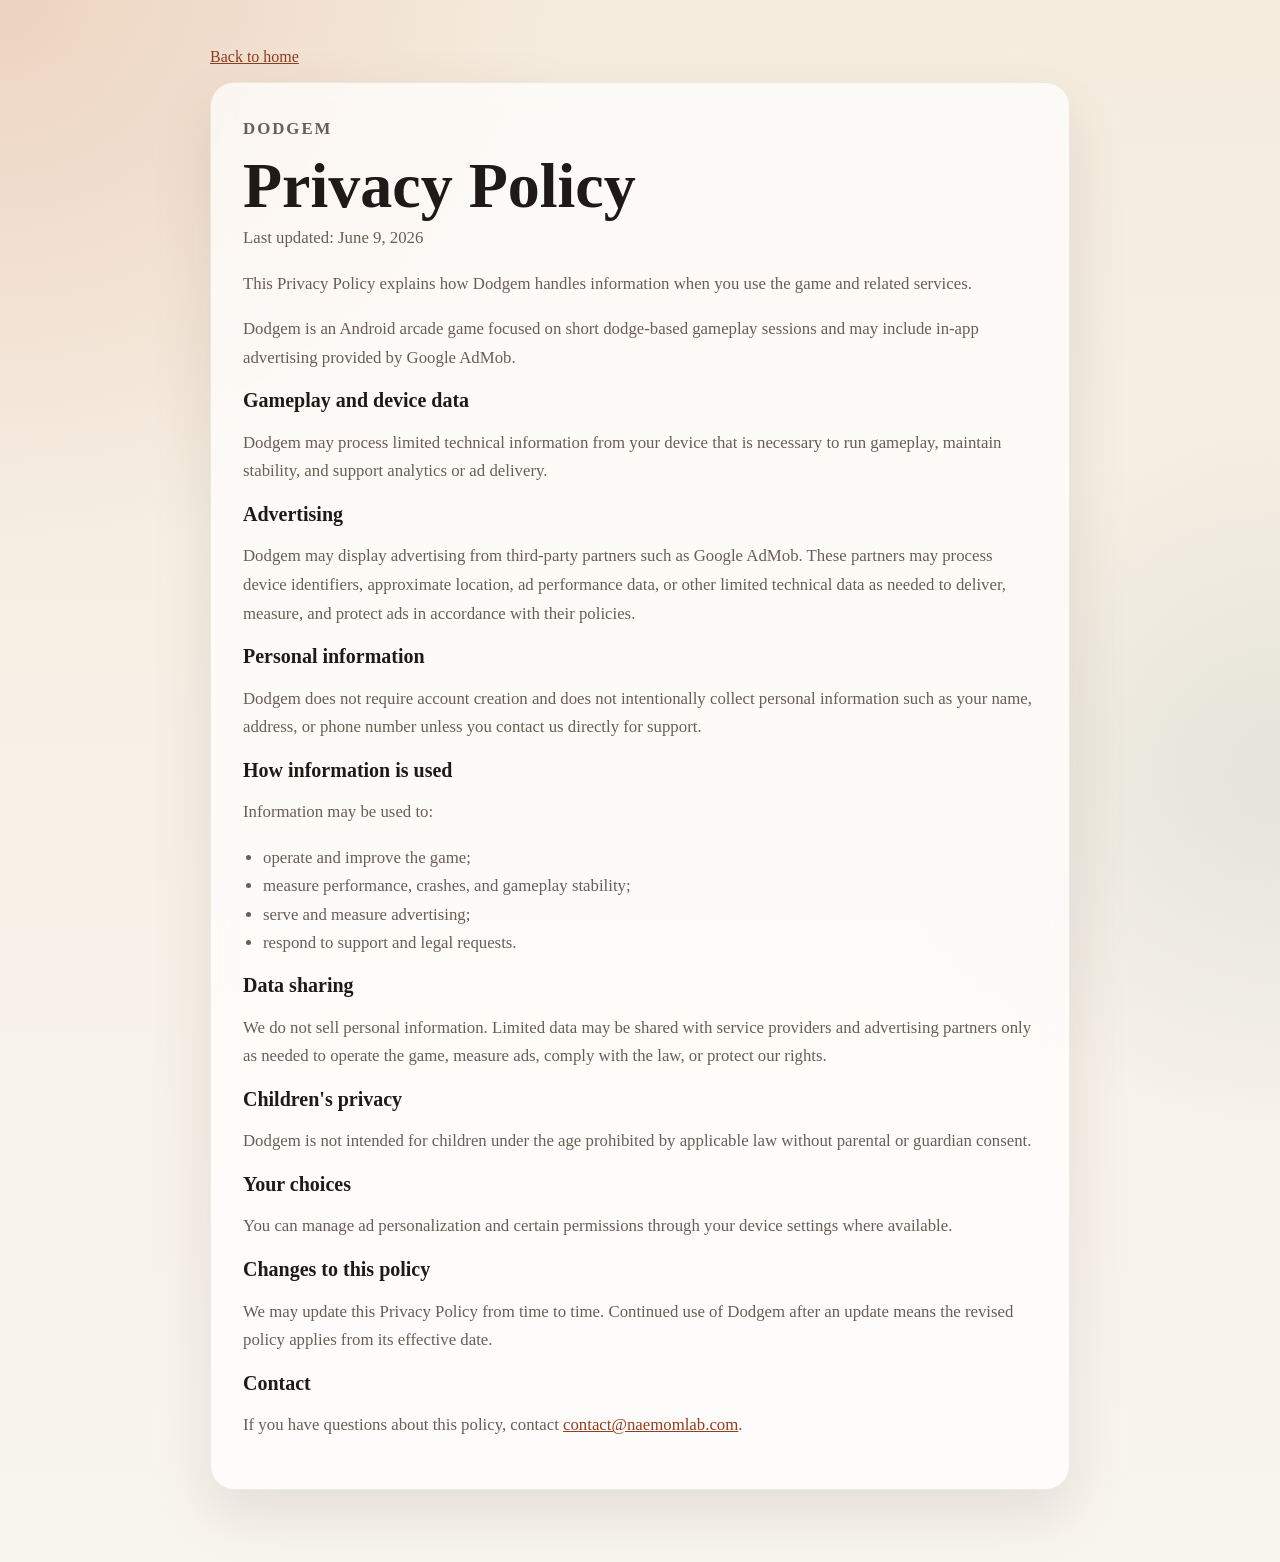
==== dodgem-privacy.html @ 07e92491 "Update site" ====
<!DOCTYPE html>
<html lang="en">
  <head>
    <meta charset="UTF-8" />
    <meta name="viewport" content="width=device-width, initial-scale=1.0" />
    <title>Dodgem Privacy Policy</title>
    <meta name="description" content="Privacy Policy for Dodgem." />
    <link rel="stylesheet" href="./styles.css" />
  </head>
  <body>
    <main class="shell document-shell">
      <a class="back-link" href="./index.html">Back to home</a>
      <article class="document">
        <p class="eyebrow">Dodgem</p>
        <h1>Privacy Policy</h1>
        <p class="meta">Last updated: June 9, 2026</p>

        <p>
          This Privacy Policy explains how Dodgem handles information when you use
          the game and related services.
        </p>

        <p>
          Dodgem is an Android arcade game focused on short dodge-based gameplay
          sessions and may include in-app advertising provided by Google AdMob.
        </p>

        <h2>Gameplay and device data</h2>
        <p>
          Dodgem may process limited technical information from your device that
          is necessary to run gameplay, maintain stability, and support analytics
          or ad delivery.
        </p>

        <h2>Advertising</h2>
        <p>
          Dodgem may display advertising from third-party partners such as Google
          AdMob. These partners may process device identifiers, approximate
          location, ad performance data, or other limited technical data as needed
          to deliver, measure, and protect ads in accordance with their policies.
        </p>

        <h2>Personal information</h2>
        <p>
          Dodgem does not require account creation and does not intentionally
          collect personal information such as your name, address, or phone number
          unless you contact us directly for support.
        </p>

        <h2>How information is used</h2>
        <p>Information may be used to:</p>
        <ul>
          <li>operate and improve the game;</li>
          <li>measure performance, crashes, and gameplay stability;</li>
          <li>serve and measure advertising;</li>
          <li>respond to support and legal requests.</li>
        </ul>

        <h2>Data sharing</h2>
        <p>
          We do not sell personal information. Limited data may be shared with
          service providers and advertising partners only as needed to operate the
          game, measure ads, comply with the law, or protect our rights.
        </p>

        <h2>Children's privacy</h2>
        <p>
          Dodgem is not intended for children under the age prohibited by
          applicable law without parental or guardian consent.
        </p>

        <h2>Your choices</h2>
        <p>
          You can manage ad personalization and certain permissions through your
          device settings where available.
        </p>

        <h2>Changes to this policy</h2>
        <p>
          We may update this Privacy Policy from time to time. Continued use of
          Dodgem after an update means the revised policy applies from its
          effective date.
        </p>

        <h2>Contact</h2>
        <p>
          If you have questions about this policy, contact
          <a href="mailto:contact@naemomlab.com">contact@naemomlab.com</a>.
        </p>
      </article>
    </main>
  </body>
</html>
---- styles.css ----
:root {
  --bg: #f6f1e8;
  --surface: rgba(255, 255, 255, 0.72);
  --surface-strong: #ffffff;
  --text: #1f1a17;
  --muted: #6a5d55;
  --accent: #c8643b;
  --accent-dark: #8d3f21;
  --border: rgba(31, 26, 23, 0.08);
  --shadow: 0 24px 60px rgba(86, 56, 38, 0.12);
}

* {
  box-sizing: border-box;
}

html {
  font-size: 16px;
}

body {
  margin: 0;
  min-height: 100vh;
  font-family: Georgia, "Times New Roman", serif;
  color: var(--text);
  background:
    radial-gradient(circle at top left, rgba(200, 100, 59, 0.18), transparent 28%),
    radial-gradient(circle at right center, rgba(96, 140, 128, 0.12), transparent 24%),
    linear-gradient(180deg, #f5ecde 0%, #f8f5ef 100%);
}

a {
  color: var(--accent-dark);
}

.shell {
  width: min(1040px, calc(100% - 32px));
  margin: 0 auto;
  padding: 48px 0 72px;
}

.hero,
.card,
.document {
  background: var(--surface);
  backdrop-filter: blur(10px);
  border: 1px solid var(--border);
  border-radius: 24px;
  box-shadow: var(--shadow);
}

.hero {
  padding: 40px;
}

.eyebrow {
  margin: 0 0 12px;
  color: var(--accent);
  font-size: 0.85rem;
  font-weight: 700;
  letter-spacing: 0.12em;
  text-transform: uppercase;
}

h1 {
  margin: 0;
  font-size: clamp(2.4rem, 5vw, 4.5rem);
  line-height: 0.95;
}

.lead,
.card p,
.document p,
.document li {
  font-size: 1.05rem;
  line-height: 1.7;
  color: var(--muted);
}

.lead {
  max-width: 40rem;
  margin: 20px 0 0;
}

.actions {
  display: flex;
  flex-wrap: wrap;
  gap: 12px;
  margin-top: 28px;
}

.actions a {
  display: inline-flex;
  align-items: center;
  justify-content: center;
  padding: 12px 18px;
  border-radius: 999px;
  text-decoration: none;
  border: 1px solid rgba(141, 63, 33, 0.16);
  background: var(--surface-strong);
}

.grid {
  display: grid;
  grid-template-columns: repeat(3, minmax(0, 1fr));
  gap: 18px;
  margin-top: 18px;
}

.card {
  padding: 24px;
}

.card h2,
.document h2 {
  margin-top: 0;
  margin-bottom: 12px;
  font-size: 1.25rem;
}

.notice {
  margin-top: 18px;
}

.document-shell {
  max-width: 860px;
}

.back-link {
  display: inline-block;
  margin-bottom: 16px;
}

.document {
  padding: 32px;
}

.meta {
  margin-top: 8px;
  color: var(--muted);
}

ul {
  padding-left: 20px;
}

code {
  font-family: "SFMono-Regular", Consolas, "Liberation Mono", monospace;
  font-size: 0.95em;
}

@media (max-width: 800px) {
  .grid {
    grid-template-columns: 1fr;
  }

  .hero,
  .document,
  .card {
    padding: 24px;
  }

  .shell {
    width: min(100% - 24px, 1040px);
    padding: 24px 0 48px;
  }
}

.apps-section {
  margin-top: 26px;
}

.section-heading {
  margin-bottom: 16px;
}

.section-heading h2 {
  margin: 0;
  font-size: clamp(1.8rem, 3vw, 2.6rem);
}

.section-heading p {
  max-width: 40rem;
  color: var(--muted);
  font-size: 1.02rem;
  line-height: 1.7;
}

.apps-grid {
  display: grid;
  grid-template-columns: repeat(3, minmax(0, 1fr));
  gap: 18px;
}

.app-card {
  padding: 24px;
  border-radius: 24px;
  border: 1px solid var(--border);
  background: rgba(255, 255, 255, 0.78);
  box-shadow: var(--shadow);
}

.app-card h3 {
  margin: 0;
  font-size: 1.3rem;
}

.app-card p {
  margin: 14px 0 0;
  color: var(--muted);
  line-height: 1.7;
}

.app-header {
  display: flex;
  flex-direction: column;
  gap: 10px;
}

.platforms {
  display: flex;
  flex-wrap: wrap;
  gap: 8px;
}

.platform {
  display: inline-flex;
  align-items: center;
  padding: 7px 11px;
  border-radius: 999px;
  background: rgba(200, 100, 59, 0.1);
  color: var(--accent-dark);
  font-size: 0.82rem;
  font-weight: 700;
  letter-spacing: 0.02em;
}

.app-links {
  display: flex;
  flex-wrap: wrap;
  gap: 10px;
  margin-top: 18px;
}

.app-links a {
  display: inline-flex;
  align-items: center;
  justify-content: center;
  padding: 11px 14px;
  border-radius: 999px;
  text-decoration: none;
  border: 1px solid rgba(141, 63, 33, 0.16);
  background: var(--surface-strong);
}

@media (max-width: 800px) {
  .apps-grid {
    grid-template-columns: 1fr;
  }
}
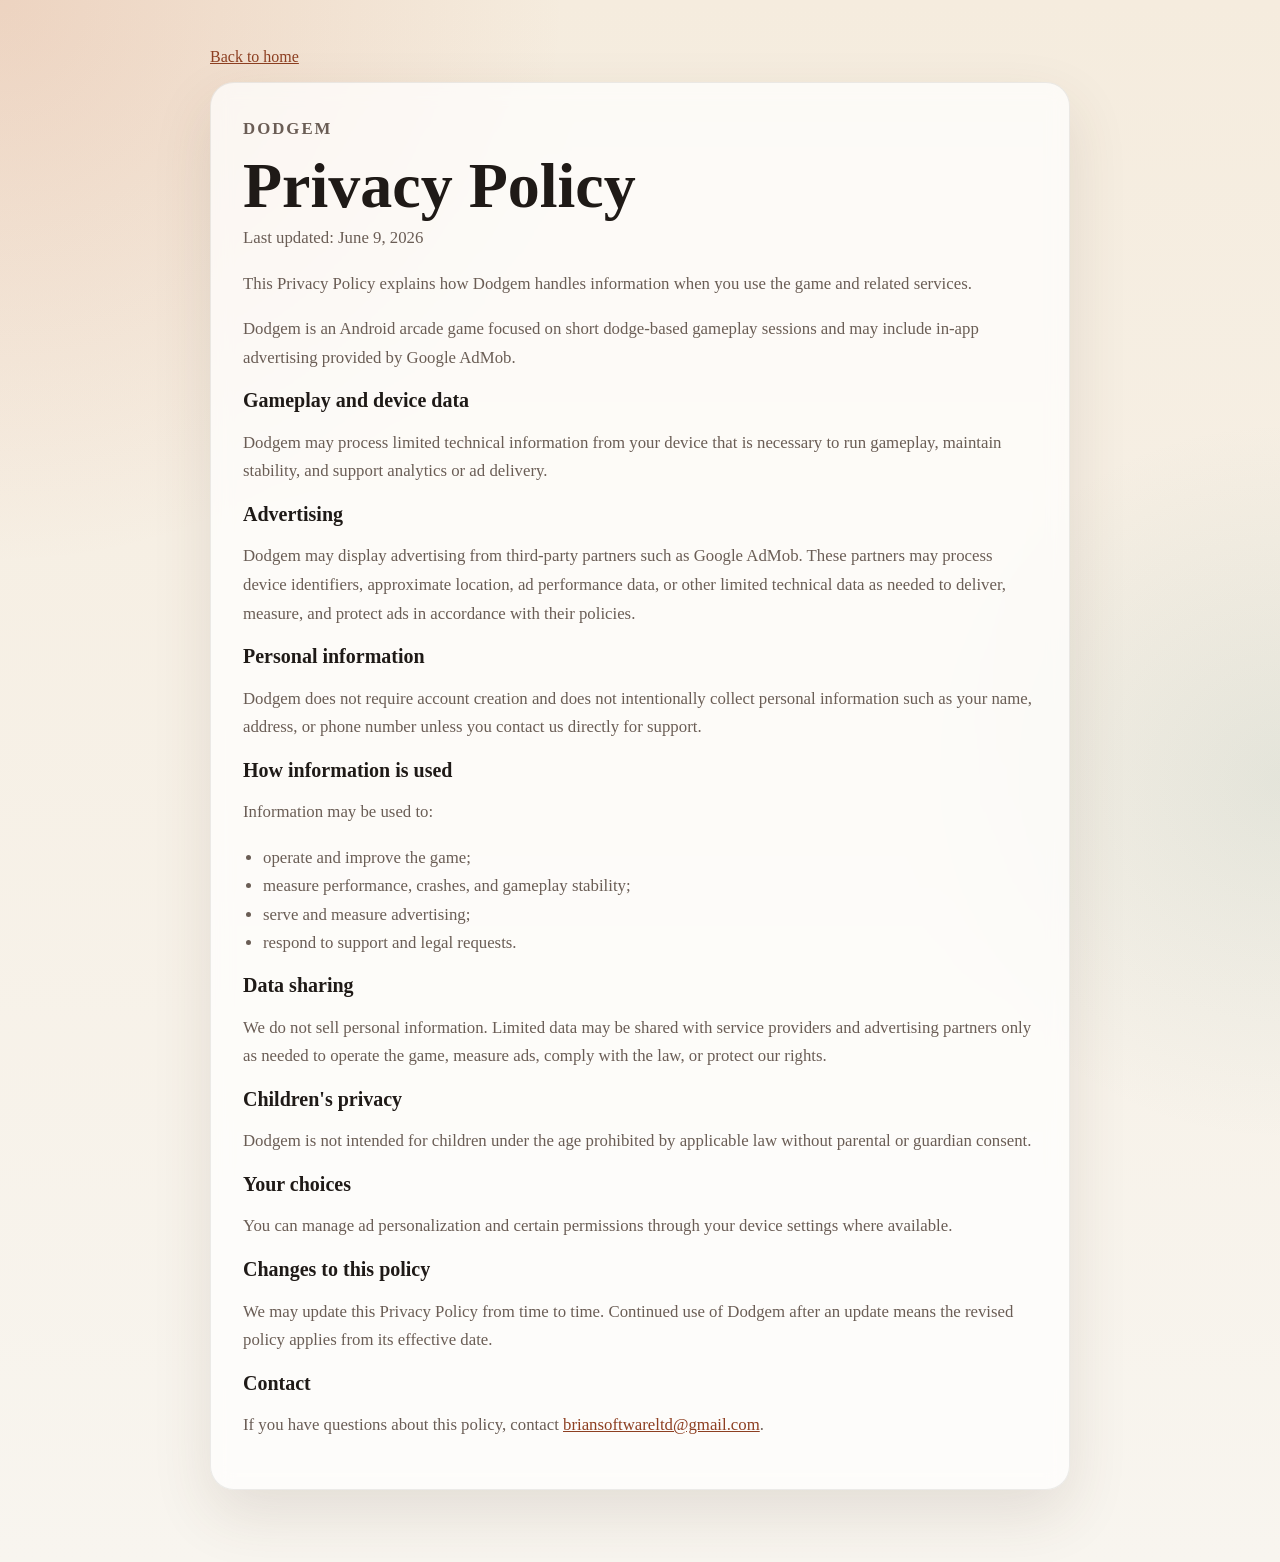
==== commit ee1ce3b9: "Update mail contact" ====
--- a/dodgem-privacy.html
+++ b/dodgem-privacy.html
@@ -85,7 +85,7 @@
         <h2>Contact</h2>
         <p>
           If you have questions about this policy, contact
-          <a href="mailto:contact@naemomlab.com">contact@naemomlab.com</a>.
+          <a href="mailto:briansoftwareltd@gmail.com">briansoftwareltd@gmail.com</a>.
         </p>
       </article>
     </main>
